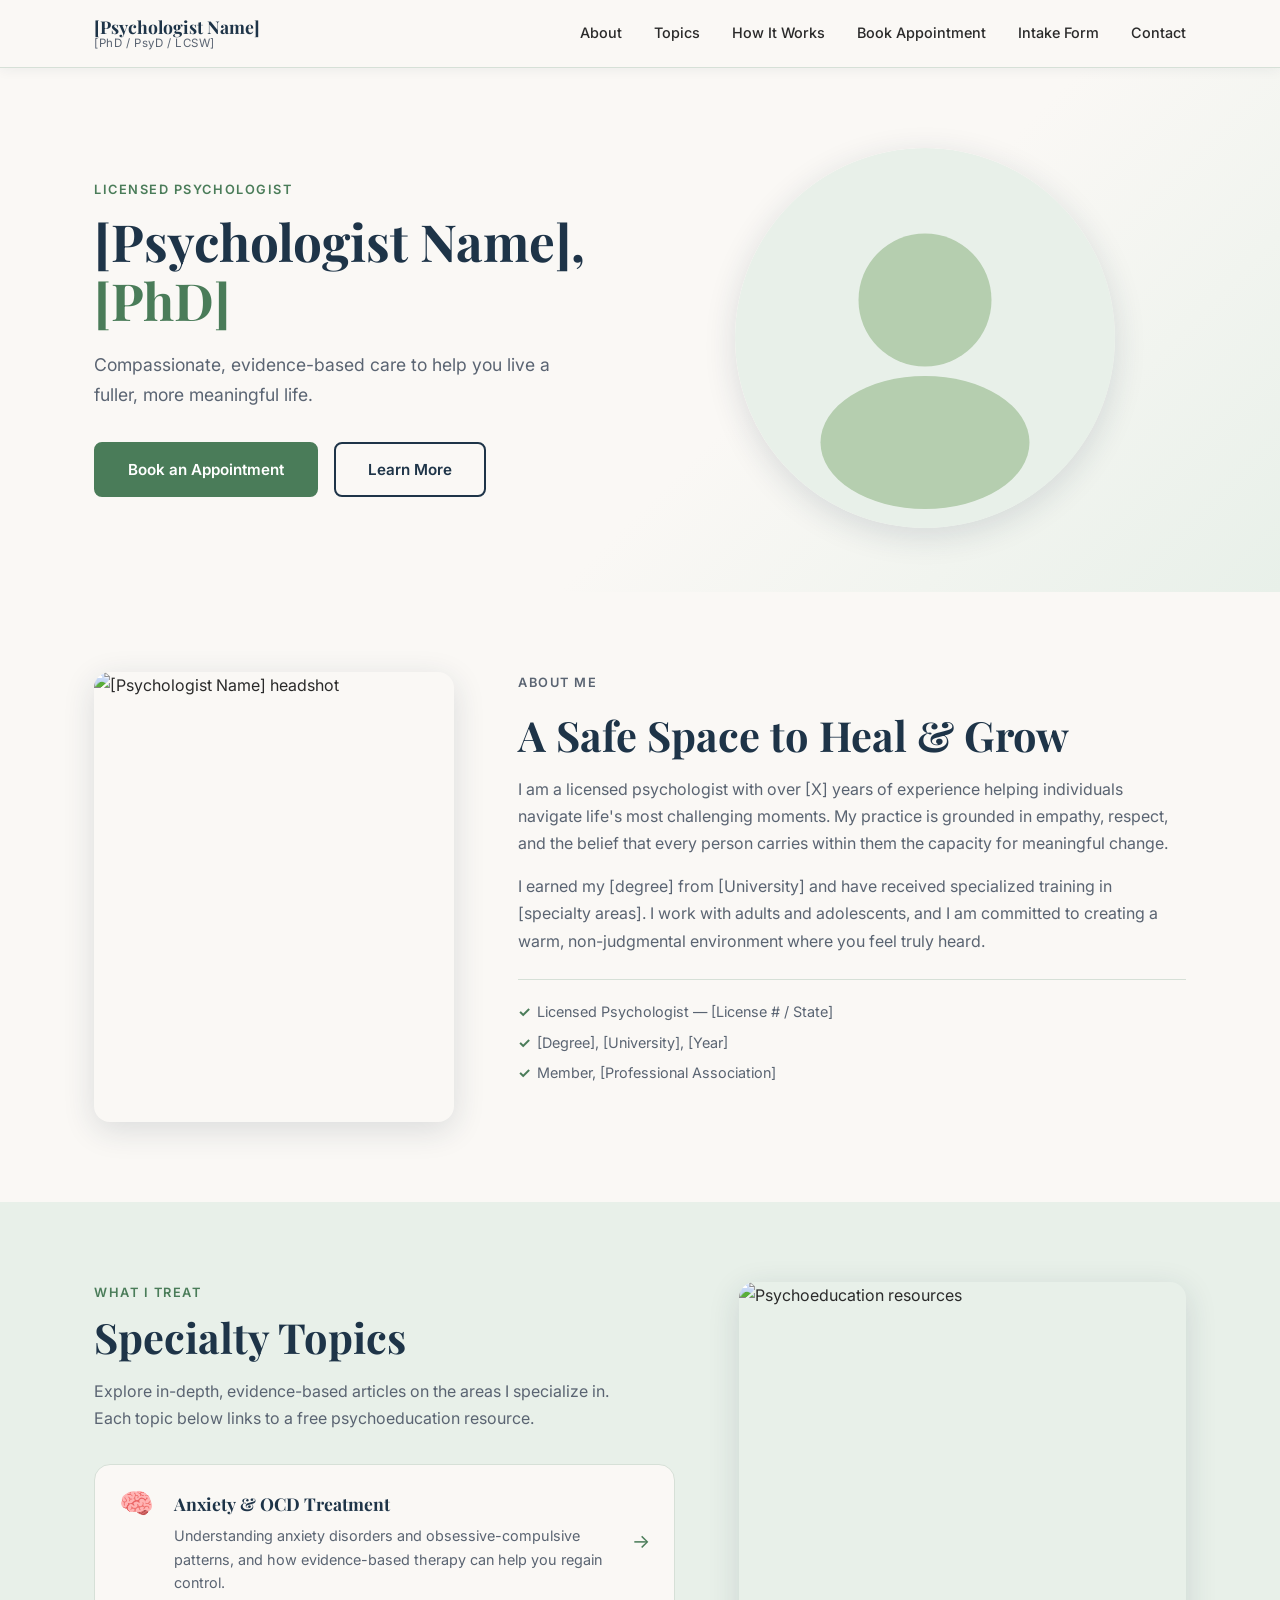
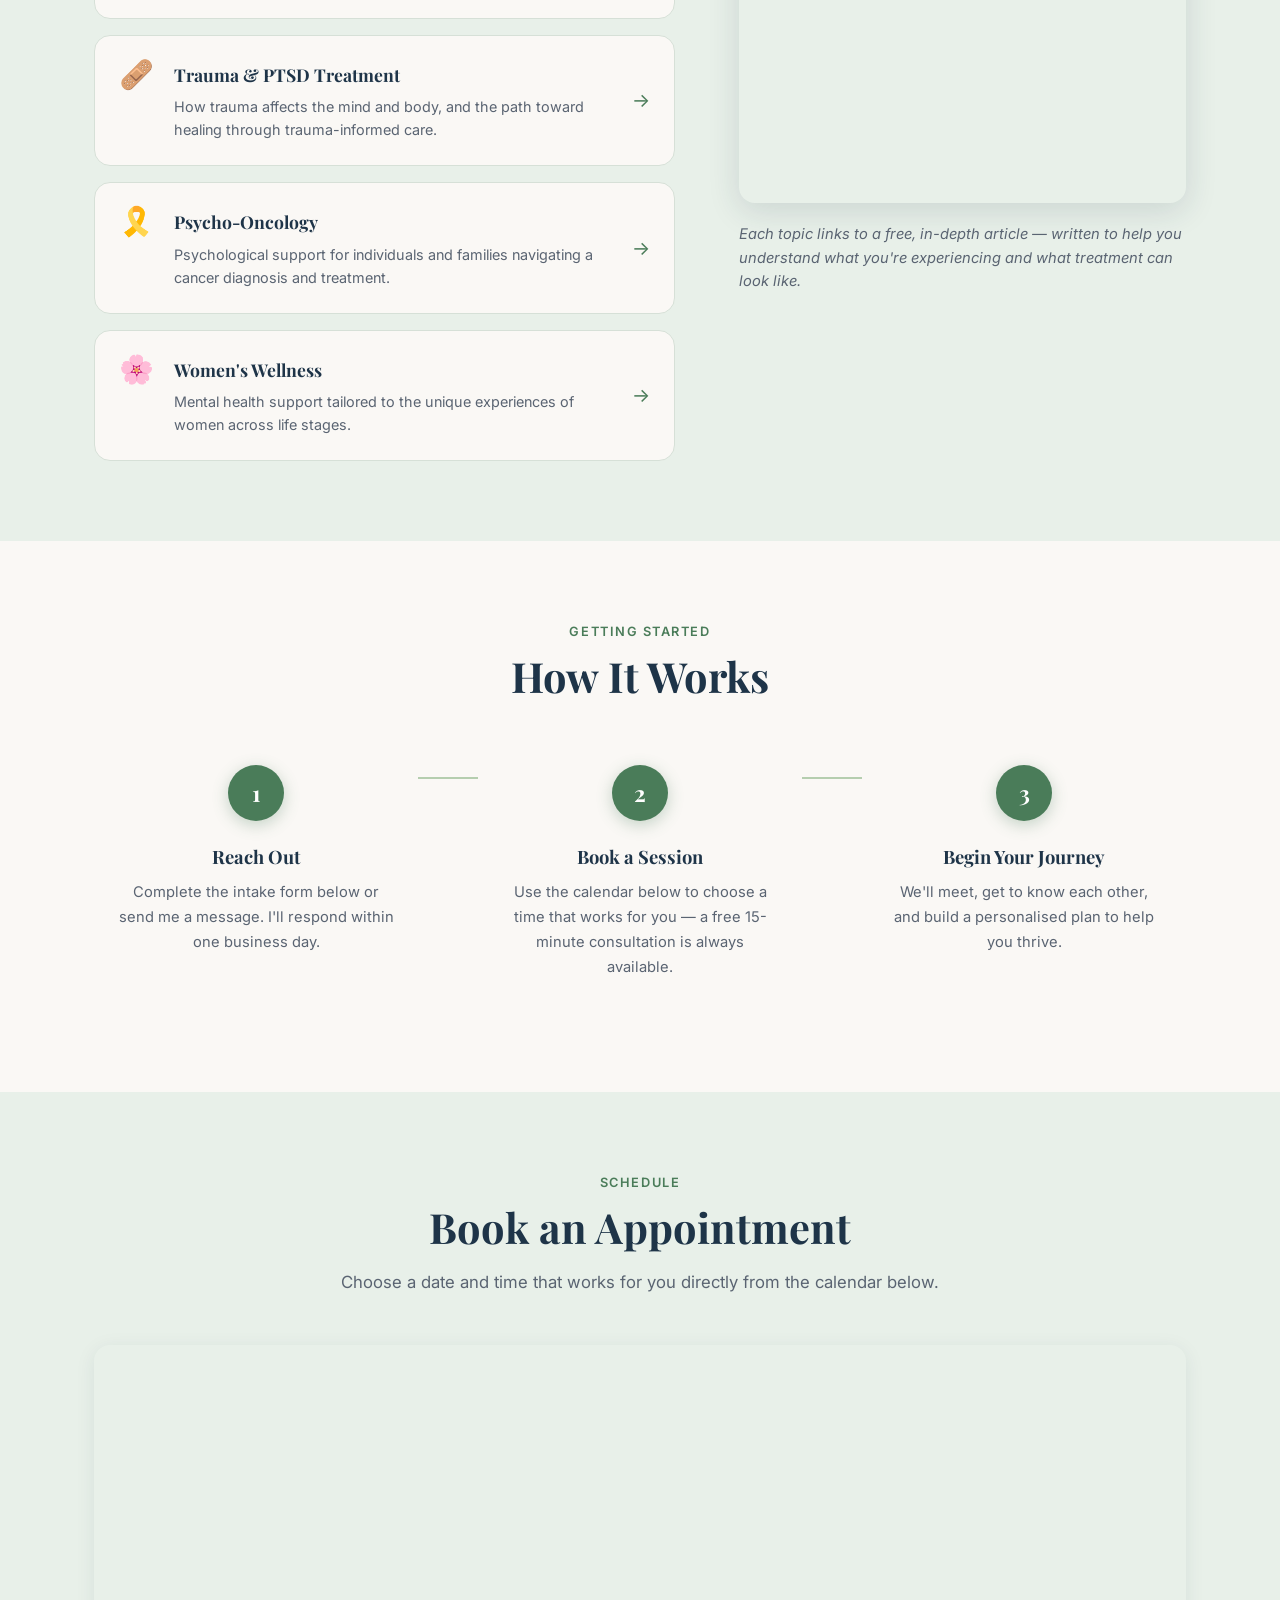
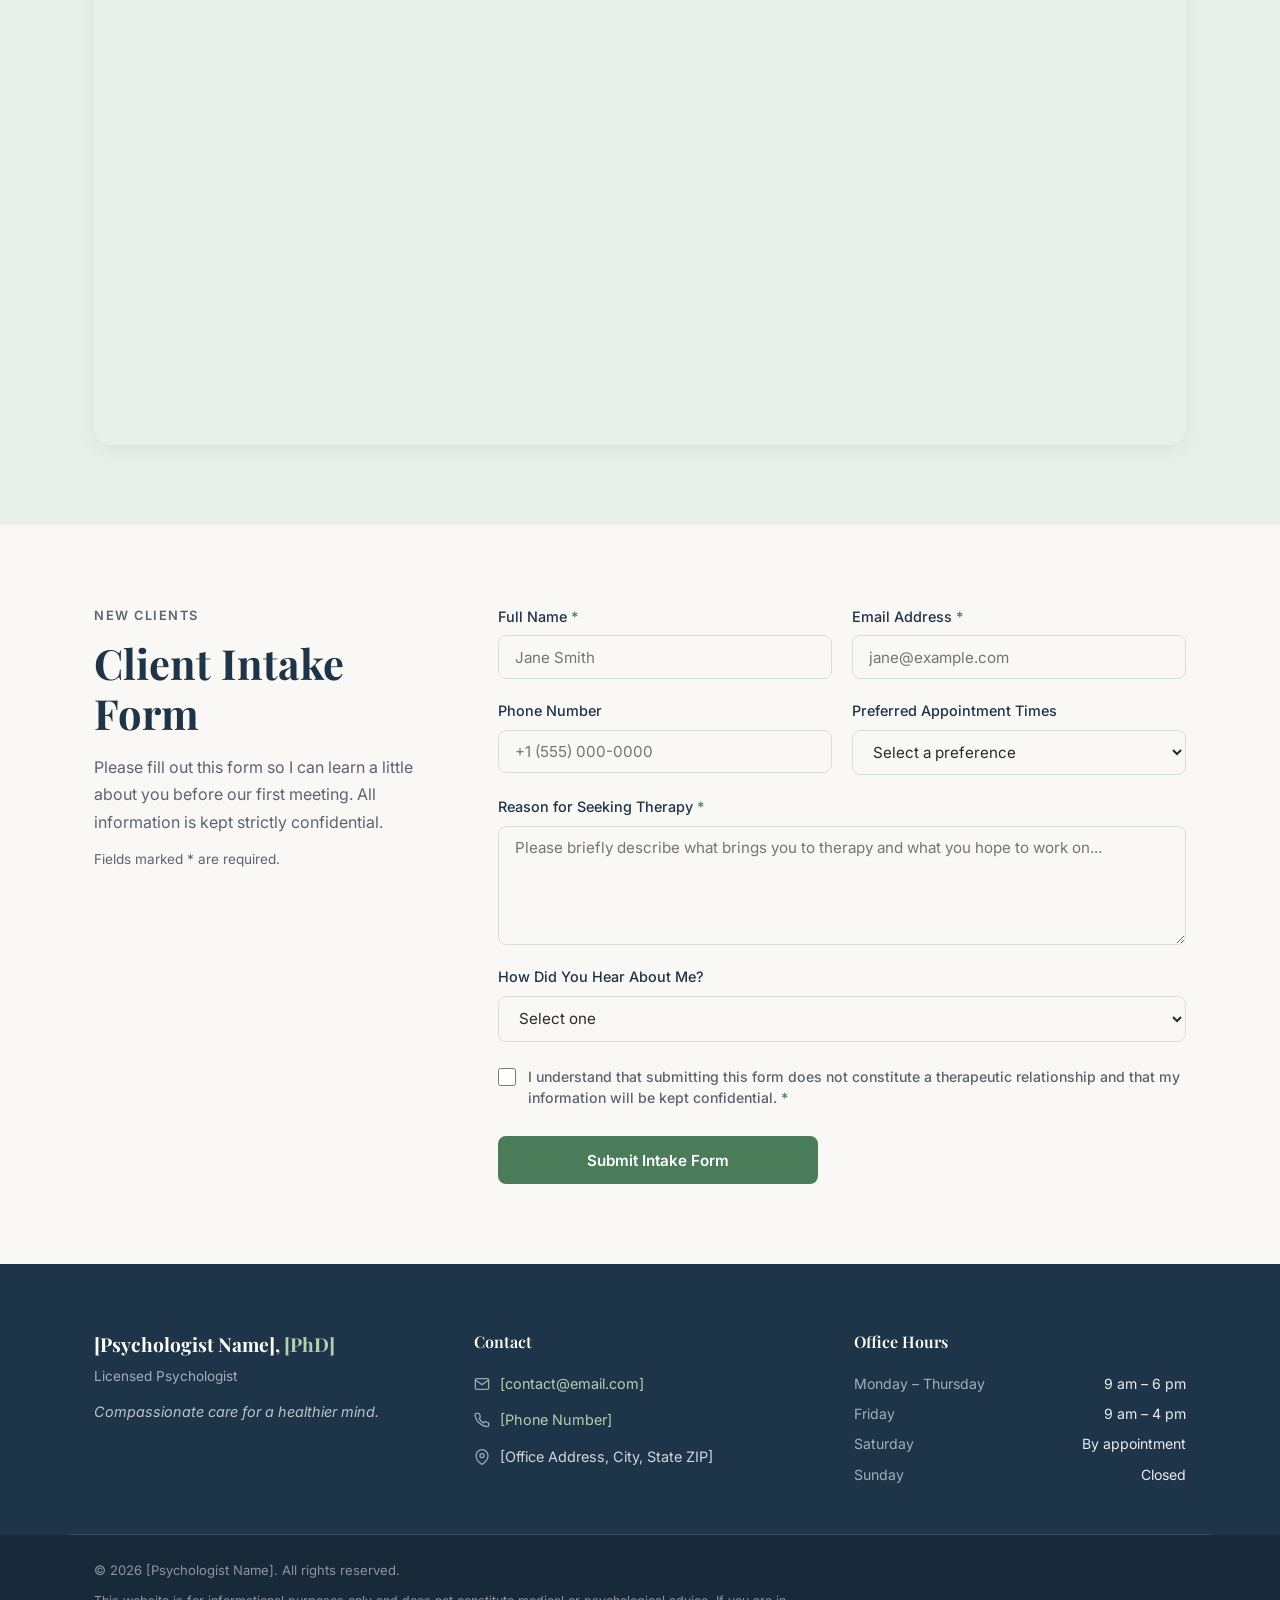
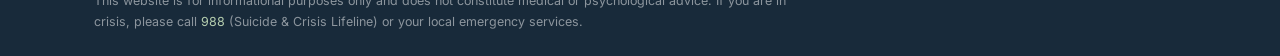
==== index.html @ de11a64b "first commit" ====
<!DOCTYPE html>
<html lang="en">
<head>
  <meta charset="UTF-8" />
  <meta name="viewport" content="width=device-width, initial-scale=1.0" />
  <title><div Lianzhe="" Zheng=""></div> — Licensed Psychologist</title>
  <meta name="description" content="Professional psychological services including therapy for anxiety, depression, trauma, and more. Book your appointment today." />
  <link rel="preconnect" href="https://fonts.googleapis.com" />
  <link rel="preconnect" href="https://fonts.gstatic.com" crossorigin />
  <link href="https://fonts.googleapis.com/css2?family=Playfair+Display:wght@400;600;700&family=Inter:wght@300;400;500;600&display=swap" rel="stylesheet" />
  <link rel="stylesheet" href="css/style.css" />
</head>
<body>

  <!-- ============================================================
       NAVBAR
  ============================================================ -->
  <header class="navbar" id="top">
    <div class="container navbar__inner">
      <a href="#top" class="navbar__logo">
        <!-- REPLACE: Psychologist's name or practice name -->
        <span class="logo-name">[Psychologist Name]</span>
        <span class="logo-credentials">[PhD / PsyD / LCSW]</span>
      </a>

      <nav class="navbar__links" id="nav-links">
        <a href="#about">About</a>
        <a href="#topics">Topics</a>
        <a href="#how-it-works">How It Works</a>
        <a href="#book">Book Appointment</a>
        <a href="#intake">Intake Form</a>
        <a href="#contact">Contact</a>
      </nav>

      <button class="navbar__hamburger" id="hamburger" aria-label="Open menu" aria-expanded="false">
        <span></span><span></span><span></span>
      </button>
    </div>
  </header>

  <!-- ============================================================
       HERO
  ============================================================ -->
  <section class="hero" id="hero">
    <div class="container hero__inner">
      <div class="hero__text">
        <p class="hero__eyebrow">Licensed Psychologist</p>
        <!-- REPLACE: Name and credentials -->
        <h1 class="hero__name">[Psychologist Name], <span>[PhD]</span></h1>
        <p class="hero__tagline">
          Compassionate, evidence-based care to help you live a fuller,
          more meaningful life.
        </p>
        <div class="hero__ctas">
          <a href="#book" class="btn btn--primary">Book an Appointment</a>
          <a href="#about" class="btn btn--secondary">Learn More</a>
        </div>
      </div>
      <div class="hero__image-wrap">
        <div class="hero__image-placeholder" aria-label="Office environment">
          <svg viewBox="0 0 200 200" fill="none" xmlns="http://www.w3.org/2000/svg" aria-hidden="true">
            <circle cx="100" cy="100" r="100" fill="#E8F0E9"/>
            <circle cx="100" cy="80" r="35" fill="#B5CEAF"/>
            <ellipse cx="100" cy="155" rx="55" ry="35" fill="#B5CEAF"/>
          </svg>
        </div>
      </div>
    </div>
  </section>

  <!-- ============================================================
       ABOUT
  ============================================================ -->
  <section class="about section" id="about">
    <div class="container about__inner">
      <div class="about__photo-wrap">
        <!-- REPLACE: swap src with real headshot path, update alt text -->
        <img
          src="https://placehold.co/400x500/e8f0e9/4a7c59?text=Photo"
          alt="[Psychologist Name] headshot"
          class="about__photo"
          width="400"
          height="500"
        />
      </div>
      <div class="about__content">
        <p class="section__eyebrow">About Me</p>
        <h2 class="section__title">A Safe Space to Heal &amp; Grow</h2>
        <!-- REPLACE: Real bio -->
        <p>
          I am a licensed psychologist with over [X] years of experience helping
          individuals navigate life's most challenging moments. My practice is grounded
          in empathy, respect, and the belief that every person carries within them
          the capacity for meaningful change.
        </p>
        <p>
          I earned my [degree] from [University] and have received specialized training
          in [specialty areas]. I work with adults and adolescents, and I am committed
          to creating a warm, non-judgmental environment where you feel truly heard.
        </p>
        <ul class="about__credentials">
          <!-- REPLACE: Real credentials -->
          <li>Licensed Psychologist — [License # / State]</li>
          <li>[Degree], [University], [Year]</li>
          <li>Member, [Professional Association]</li>
        </ul>
      </div>
    </div>
  </section>

  <!-- ============================================================
       SPECIALTY TOPICS — links to psychoeducation articles
  ============================================================ -->
  <section class="topics section section--alt" id="topics">
    <div class="container topics__inner">

      <div class="topics__list">
        <p class="section__eyebrow">What I Treat</p>
        <h2 class="section__title">Specialty Topics</h2>
        <p class="topics__intro">
          Explore in-depth, evidence-based articles on the areas I specialize in.
          Each topic below links to a free psychoeducation resource.
        </p>

        <!-- REPLACE: Edit, add, or remove topics to match actual specialties -->

        <a class="topic-card" href="articles/anxiety-ocd.html">
          <span class="topic-card__icon" aria-hidden="true">🧠</span>
          <span class="topic-card__text">
            <h3>Anxiety &amp; OCD Treatment</h3>
            <p>Understanding anxiety disorders and obsessive-compulsive patterns, and how evidence-based therapy can help you regain control.</p>
          </span>
          <span class="topic-card__arrow" aria-hidden="true">→</span>
        </a>

        <a class="topic-card" href="articles/trauma-ptsd.html">
          <span class="topic-card__icon" aria-hidden="true">🩹</span>
          <span class="topic-card__text">
            <h3>Trauma &amp; PTSD Treatment</h3>
            <p>How trauma affects the mind and body, and the path toward healing through trauma-informed care.</p>
          </span>
          <span class="topic-card__arrow" aria-hidden="true">→</span>
        </a>

        <a class="topic-card" href="articles/psycho-oncology.html">
          <span class="topic-card__icon" aria-hidden="true">🎗️</span>
          <span class="topic-card__text">
            <h3>Psycho-Oncology</h3>
            <p>Psychological support for individuals and families navigating a cancer diagnosis and treatment.</p>
          </span>
          <span class="topic-card__arrow" aria-hidden="true">→</span>
        </a>

        <a class="topic-card" href="articles/womens-wellness.html">
          <span class="topic-card__icon" aria-hidden="true">🌸</span>
          <span class="topic-card__text">
            <h3>Women's Wellness</h3>
            <p>Mental health support tailored to the unique experiences of women across life stages.</p>
          </span>
          <span class="topic-card__arrow" aria-hidden="true">→</span>
        </a>
      </div>

      <div class="topics__aside">
        <!-- REPLACE: swap src with a real supporting image -->
        <img
          src="https://placehold.co/480x560/e8f0e9/4a7c59?text=Resources"
          alt="Psychoeducation resources"
          class="topics__aside-image"
          width="480"
          height="560"
        />
        <p class="topics__aside-caption">
          Each topic links to a free, in-depth article — written to help you
          understand what you're experiencing and what treatment can look like.
        </p>
      </div>

    </div>
  </section>

  <!-- ============================================================
       HOW IT WORKS
  ============================================================ -->
  <section class="how-it-works section" id="how-it-works">
    <div class="container">
      <p class="section__eyebrow text-center">Getting Started</p>
      <h2 class="section__title text-center">How It Works</h2>
      <div class="steps">

        <div class="step">
          <div class="step__number">1</div>
          <h3>Reach Out</h3>
          <p>Complete the intake form below or send me a message. I'll respond within one business day.</p>
        </div>

        <div class="step__divider" aria-hidden="true"></div>

        <div class="step">
          <div class="step__number">2</div>
          <h3>Book a Session</h3>
          <p>Use the calendar below to choose a time that works for you — a free 15-minute consultation is always available.</p>
        </div>

        <div class="step__divider" aria-hidden="true"></div>

        <div class="step">
          <div class="step__number">3</div>
          <h3>Begin Your Journey</h3>
          <p>We'll meet, get to know each other, and build a personalised plan to help you thrive.</p>
        </div>

      </div>
    </div>
  </section>

  <!-- ============================================================
       BOOK AN APPOINTMENT — Calendly embed
  ============================================================ -->
  <section class="booking section section--alt" id="book">
    <div class="container">
      <p class="section__eyebrow text-center">Schedule</p>
      <h2 class="section__title text-center">Book an Appointment</h2>
      <p class="section__subtitle text-center">
        Choose a date and time that works for you directly from the calendar below.
      </p>

      <!-- Calendly inline widget -->
      <!-- REPLACE: Change data-url to your actual Calendly link, e.g.:
           data-url="https://calendly.com/yourname/consultation"
      -->
      <div
        class="calendly-inline-widget"
        data-url="https://calendly.com/YOUR_CALENDLY_URL"
        style="min-width:320px;height:700px;"
      ></div>
      <script type="text/javascript" src="https://assets.calendly.com/assets/external/widget.js" async></script>

    </div>
  </section>

  <!-- ============================================================
       INTAKE FORM — Formspree
  ============================================================ -->
  <section class="intake section" id="intake">
    <div class="container intake__inner">
      <div class="intake__intro">
        <p class="section__eyebrow">New Clients</p>
        <h2 class="section__title">Client Intake Form</h2>
        <p>
          Please fill out this form so I can learn a little about you before
          our first meeting. All information is kept strictly confidential.
        </p>
        <p class="intake__note">
          Fields marked <span aria-hidden="true">*</span><span class="sr-only">with an asterisk</span> are required.
        </p>
      </div>

      <!-- REPLACE: Change action to your Formspree endpoint.
           Sign up at formspree.io → create a form → copy the endpoint URL.
           Example: action="https://formspree.io/f/xabc1234"
      -->
      <form
        id="intake-form"
        class="intake-form"
        action="https://formspree.io/f/YOUR_FORMSPREE_ID"
        method="POST"
        novalidate
      >
        <div class="form-row">
          <div class="form-group">
            <label for="full-name">Full Name <span aria-hidden="true">*</span></label>
            <input type="text" id="full-name" name="full_name" required autocomplete="name" placeholder="Jane Smith" />
          </div>
          <div class="form-group">
            <label for="email">Email Address <span aria-hidden="true">*</span></label>
            <input type="email" id="email" name="email" required autocomplete="email" placeholder="jane@example.com" />
          </div>
        </div>

        <div class="form-row">
          <div class="form-group">
            <label for="phone">Phone Number</label>
            <input type="tel" id="phone" name="phone" autocomplete="tel" placeholder="+1 (555) 000-0000" />
          </div>
          <div class="form-group">
            <label for="preferred-times">Preferred Appointment Times</label>
            <select id="preferred-times" name="preferred_times">
              <option value="" disabled selected>Select a preference</option>
              <option value="weekday-morning">Weekday Mornings</option>
              <option value="weekday-afternoon">Weekday Afternoons</option>
              <option value="weekday-evening">Weekday Evenings</option>
              <option value="weekend">Weekends</option>
              <option value="flexible">Flexible</option>
            </select>
          </div>
        </div>

        <div class="form-group">
          <label for="reason">Reason for Seeking Therapy <span aria-hidden="true">*</span></label>
          <textarea
            id="reason"
            name="reason"
            rows="5"
            required
            placeholder="Please briefly describe what brings you to therapy and what you hope to work on..."
          ></textarea>
        </div>

        <div class="form-group">
          <label for="referral">How Did You Hear About Me?</label>
          <select id="referral" name="referral_source">
            <option value="" disabled selected>Select one</option>
            <option value="google">Google Search</option>
            <option value="psychology-today">Psychology Today</option>
            <option value="referral">Referral from Doctor / Therapist</option>
            <option value="friend-family">Friend or Family</option>
            <option value="social-media">Social Media</option>
            <option value="other">Other</option>
          </select>
        </div>

        <div class="form-group form-group--checkbox">
          <label class="checkbox-label">
            <input type="checkbox" name="consent" required />
            <span>I understand that submitting this form does not constitute a therapeutic relationship and that my information will be kept confidential. <span aria-hidden="true">*</span></span>
          </label>
        </div>

        <div class="form__actions">
          <button type="submit" class="btn btn--primary btn--wide">Submit Intake Form</button>
        </div>

        <!-- Success / error messages shown by main.js -->
        <div id="form-success" class="form-feedback form-feedback--success" hidden>
          <strong>Thank you!</strong> Your intake form has been received. I'll be in touch within one business day.
        </div>
        <div id="form-error" class="form-feedback form-feedback--error" hidden>
          <strong>Something went wrong.</strong> Please try again or email me directly.
        </div>
      </form>
    </div>
  </section>

  <!-- ============================================================
       FOOTER / CONTACT
  ============================================================ -->
  <footer class="footer" id="contact">
    <div class="container footer__inner">

      <div class="footer__brand">
        <!-- REPLACE: Name -->
        <p class="footer__name">[Psychologist Name], <span>[PhD]</span></p>
        <p class="footer__title">Licensed Psychologist</p>
        <p class="footer__tagline">Compassionate care for a healthier mind.</p>
      </div>

      <div class="footer__contact">
        <h3>Contact</h3>
        <ul>
          <!-- REPLACE: Real contact details -->
          <li>
            <svg class="icon" viewBox="0 0 24 24" fill="none" stroke="currentColor" stroke-width="2" aria-hidden="true"><path d="M4 4h16c1.1 0 2 .9 2 2v12c0 1.1-.9 2-2 2H4c-1.1 0-2-.9-2-2V6c0-1.1.9-2 2-2z"/><polyline points="22,6 12,13 2,6"/></svg>
            <a href="mailto:contact@email.com">[contact@email.com]</a>
          </li>
          <li>
            <svg class="icon" viewBox="0 0 24 24" fill="none" stroke="currentColor" stroke-width="2" aria-hidden="true"><path d="M22 16.92v3a2 2 0 0 1-2.18 2 19.79 19.79 0 0 1-8.63-3.07A19.5 19.5 0 0 1 4.69 13a19.79 19.79 0 0 1-3.07-8.67A2 2 0 0 1 3.56 2h3a2 2 0 0 1 2 1.72c.127.96.361 1.903.7 2.81a2 2 0 0 1-.45 2.11L7.91 9.91a16 16 0 0 0 6.29 6.29l.91-.91a2 2 0 0 1 2.11-.45c.907.339 1.85.573 2.81.7A2 2 0 0 1 22 17z"/></svg>
            <a href="tel:+15550000000">[Phone Number]</a>
          </li>
          <li>
            <svg class="icon" viewBox="0 0 24 24" fill="none" stroke="currentColor" stroke-width="2" aria-hidden="true"><path d="M21 10c0 7-9 13-9 13s-9-6-9-13a9 9 0 0 1 18 0z"/><circle cx="12" cy="10" r="3"/></svg>
            <span>[Office Address, City, State ZIP]</span>
          </li>
        </ul>
      </div>

      <div class="footer__hours">
        <h3>Office Hours</h3>
        <!-- REPLACE: Real hours -->
        <ul>
          <li><span>Monday – Thursday</span><span>9 am – 6 pm</span></li>
          <li><span>Friday</span><span>9 am – 4 pm</span></li>
          <li><span>Saturday</span><span>By appointment</span></li>
          <li><span>Sunday</span><span>Closed</span></li>
        </ul>
      </div>

    </div>

    <div class="footer__bottom">
      <div class="container footer__bottom-inner">
        <!-- REPLACE: Name and year -->
        <p>&copy; 2026 [Psychologist Name]. All rights reserved.</p>
        <p class="footer__disclaimer">
          This website is for informational purposes only and does not constitute
          medical or psychological advice. If you are in crisis, please call
          <a href="tel:988">988</a> (Suicide &amp; Crisis Lifeline) or your local emergency services.
        </p>
      </div>
    </div>
  </footer>

  <script src="js/main.js"></script>
</body>
</html>
---- css/style.css ----
/* ============================================================
   CUSTOM PROPERTIES
============================================================ */
:root {
  /* Palette — calm & professional */
  --color-green-dark:   #3d6b47;
  --color-green:        #4a7c59;
  --color-green-mid:    #7ca882;
  --color-green-light:  #b5ceaf;
  --color-green-pale:   #e8f0e9;
  --color-navy:         #1e3448;
  --color-navy-mid:     #2c4a63;
  --color-white:        #faf8f5;
  --color-warm-grey:    #f0ece6;
  --color-text:         #2a2a2a;
  --color-text-muted:   #5a6472;
  --color-border:       #d6e0d7;
  --color-error:        #b94a48;
  --color-success:      #3d6b47;

  /* Typography */
  --font-heading: 'Playfair Display', Georgia, serif;
  --font-body:    'Inter', system-ui, sans-serif;

  /* Spacing */
  --section-py:   5rem;
  --container-w:  1140px;
  --container-px: 1.5rem;

  /* Misc */
  --radius:       0.5rem;
  --radius-lg:    1rem;
  --shadow:       0 4px 20px rgba(30, 52, 72, 0.08);
  --shadow-hover: 0 8px 32px rgba(30, 52, 72, 0.14);
  --transition:   0.25s ease;
}

/* ============================================================
   RESET & BASE
============================================================ */
*, *::before, *::after { box-sizing: border-box; margin: 0; padding: 0; }

html { scroll-behavior: smooth; font-size: 16px; }

body {
  font-family: var(--font-body);
  color: var(--color-text);
  background: var(--color-white);
  line-height: 1.7;
}

img { max-width: 100%; height: auto; display: block; }

a { color: var(--color-green); text-decoration: none; }
a:hover { color: var(--color-green-dark); }

ul { list-style: none; }

/* Screen-reader only */
.sr-only {
  position: absolute;
  width: 1px; height: 1px;
  padding: 0; margin: -1px;
  overflow: hidden;
  clip: rect(0,0,0,0);
  white-space: nowrap;
  border: 0;
}

/* ============================================================
   LAYOUT UTILITIES
============================================================ */
.container {
  max-width: var(--container-w);
  margin-inline: auto;
  padding-inline: var(--container-px);
}

.section {
  padding-block: var(--section-py);
}

.section--alt {
  background: var(--color-green-pale);
}

.text-center { text-align: center; }

/* ============================================================
   TYPOGRAPHY HELPERS
============================================================ */
.section__eyebrow {
  font-family: var(--font-body);
  font-size: 0.8rem;
  font-weight: 600;
  letter-spacing: 0.12em;
  text-transform: uppercase;
  color: var(--color-green);
  margin-bottom: 0.5rem;
}

.section__title {
  font-family: var(--font-heading);
  font-size: clamp(1.8rem, 4vw, 2.6rem);
  font-weight: 700;
  color: var(--color-navy);
  line-height: 1.2;
  margin-bottom: 1rem;
}

.section__subtitle {
  font-size: 1.05rem;
  color: var(--color-text-muted);
  max-width: 640px;
  margin-inline: auto;
  margin-bottom: 3rem;
}

/* ============================================================
   BUTTONS
============================================================ */
.btn {
  display: inline-block;
  padding: 0.8rem 2rem;
  border-radius: var(--radius);
  font-family: var(--font-body);
  font-size: 0.95rem;
  font-weight: 600;
  cursor: pointer;
  transition: all var(--transition);
  border: 2px solid transparent;
  text-align: center;
}

.btn--primary {
  background: var(--color-green);
  color: #fff;
  border-color: var(--color-green);
}
.btn--primary:hover {
  background: var(--color-green-dark);
  border-color: var(--color-green-dark);
  color: #fff;
  transform: translateY(-1px);
  box-shadow: var(--shadow-hover);
}

.btn--secondary {
  background: transparent;
  color: var(--color-navy);
  border-color: var(--color-navy);
}
.btn--secondary:hover {
  background: var(--color-navy);
  color: #fff;
  transform: translateY(-1px);
}

.btn--wide { width: 100%; max-width: 320px; }

/* ============================================================
   NAVBAR
============================================================ */
.navbar {
  position: sticky;
  top: 0;
  z-index: 100;
  background: var(--color-white);
  border-bottom: 1px solid var(--color-border);
  box-shadow: 0 2px 12px rgba(30,52,72,0.06);
}

.navbar__inner {
  display: flex;
  align-items: center;
  justify-content: space-between;
  padding-block: 1rem;
}

.navbar__logo {
  display: flex;
  flex-direction: column;
  line-height: 1.2;
  color: var(--color-navy);
}
.navbar__logo:hover { color: var(--color-green); }

.logo-name {
  font-family: var(--font-heading);
  font-size: 1.1rem;
  font-weight: 700;
}
.logo-credentials {
  font-size: 0.72rem;
  font-weight: 400;
  color: var(--color-text-muted);
  letter-spacing: 0.05em;
}

.navbar__links {
  display: flex;
  gap: 2rem;
  align-items: center;
}
.navbar__links a {
  font-size: 0.9rem;
  font-weight: 500;
  color: var(--color-text);
  transition: color var(--transition);
}
.navbar__links a:hover { color: var(--color-green); }

.navbar__hamburger {
  display: none;
  flex-direction: column;
  gap: 5px;
  background: none;
  border: none;
  cursor: pointer;
  padding: 0.25rem;
}
.navbar__hamburger span {
  display: block;
  width: 24px;
  height: 2px;
  background: var(--color-navy);
  border-radius: 2px;
  transition: all var(--transition);
}

/* Hamburger open state */
.navbar__hamburger[aria-expanded="true"] span:nth-child(1) {
  transform: translateY(7px) rotate(45deg);
}
.navbar__hamburger[aria-expanded="true"] span:nth-child(2) {
  opacity: 0;
}
.navbar__hamburger[aria-expanded="true"] span:nth-child(3) {
  transform: translateY(-7px) rotate(-45deg);
}

/* ============================================================
   HERO
============================================================ */
.hero {
  background: linear-gradient(135deg, var(--color-white) 60%, var(--color-green-pale) 100%);
  padding-block: 5rem 4rem;
  overflow: hidden;
}

.hero__inner {
  display: grid;
  grid-template-columns: 1fr 1fr;
  gap: 3rem;
  align-items: center;
}

.hero__eyebrow {
  font-size: 0.8rem;
  font-weight: 600;
  letter-spacing: 0.12em;
  text-transform: uppercase;
  color: var(--color-green);
  margin-bottom: 0.75rem;
}

.hero__name {
  font-family: var(--font-heading);
  font-size: clamp(2rem, 5vw, 3.2rem);
  font-weight: 700;
  color: var(--color-navy);
  line-height: 1.15;
  margin-bottom: 1.25rem;
}
.hero__name span {
  color: var(--color-green);
}

.hero__tagline {
  font-size: 1.1rem;
  color: var(--color-text-muted);
  margin-bottom: 2rem;
  max-width: 480px;
}

.hero__ctas {
  display: flex;
  gap: 1rem;
  flex-wrap: wrap;
}

.hero__image-wrap {
  display: flex;
  justify-content: center;
}

.hero__image-placeholder {
  width: clamp(220px, 40vw, 380px);
  height: clamp(220px, 40vw, 380px);
  border-radius: 50%;
  overflow: hidden;
  box-shadow: var(--shadow-hover);
}
.hero__image-placeholder svg {
  width: 100%;
  height: 100%;
}

/* ============================================================
   ABOUT
============================================================ */
.about__inner {
  display: grid;
  grid-template-columns: 360px 1fr;
  gap: 4rem;
  align-items: start;
}

.about__photo {
  border-radius: var(--radius-lg);
  box-shadow: var(--shadow-hover);
  width: 100%;
  object-fit: cover;
}

.about__content p {
  color: var(--color-text-muted);
  margin-bottom: 1rem;
}

.about__credentials {
  margin-top: 1.5rem;
  border-top: 1px solid var(--color-border);
  padding-top: 1.25rem;
  display: flex;
  flex-direction: column;
  gap: 0.4rem;
}
.about__credentials li {
  font-size: 0.9rem;
  color: var(--color-text-muted);
  padding-left: 1.2rem;
  position: relative;
}
.about__credentials li::before {
  content: '✓';
  position: absolute;
  left: 0;
  color: var(--color-green);
  font-weight: 700;
}

/* ============================================================
   SPECIALTY TOPICS
============================================================ */
.topics__inner {
  display: grid;
  grid-template-columns: 1.3fr 1fr;
  gap: 4rem;
  align-items: start;
}

.topics__intro {
  color: var(--color-text-muted);
  margin-bottom: 2rem;
  max-width: 520px;
}

.topic-card {
  display: flex;
  align-items: flex-start;
  gap: 1.25rem;
  background: var(--color-white);
  border: 1px solid var(--color-border);
  border-radius: var(--radius-lg);
  padding: 1.5rem;
  margin-bottom: 1rem;
  transition: all var(--transition);
  color: var(--color-text);
}
.topic-card:last-child { margin-bottom: 0; }

.topic-card:hover {
  transform: translateY(-3px);
  box-shadow: var(--shadow-hover);
  border-color: var(--color-green-light);
  color: var(--color-text);
}

.topic-card__icon {
  font-size: 1.75rem;
  flex-shrink: 0;
  line-height: 1;
}

.topic-card__text { flex: 1; }
.topic-card__text h3 {
  font-family: var(--font-heading);
  font-size: 1.1rem;
  color: var(--color-navy);
  margin-bottom: 0.35rem;
}
.topic-card__text p {
  font-size: 0.9rem;
  color: var(--color-text-muted);
  line-height: 1.6;
}

.topic-card__arrow {
  flex-shrink: 0;
  font-size: 1.2rem;
  color: var(--color-green);
  align-self: center;
  transition: transform var(--transition);
}
.topic-card:hover .topic-card__arrow {
  transform: translateX(4px);
}

.topics__aside {
  position: sticky;
  top: 100px;
}

.topics__aside-image {
  border-radius: var(--radius-lg);
  box-shadow: var(--shadow-hover);
  width: 100%;
  object-fit: cover;
  margin-bottom: 1.25rem;
}

.topics__aside-caption {
  font-size: 0.92rem;
  color: var(--color-text-muted);
  font-style: italic;
  line-height: 1.6;
}

/* ============================================================
   ARTICLE PAGES
============================================================ */
.article-header {
  text-align: center;
  padding-block: 4rem 2rem;
  background: linear-gradient(135deg, var(--color-white) 60%, var(--color-green-pale) 100%);
}

.article-breadcrumb {
  display: inline-flex;
  align-items: center;
  gap: 0.4rem;
  font-size: 0.9rem;
  font-weight: 500;
  color: var(--color-green);
  margin-bottom: 1.5rem;
}
.article-breadcrumb:hover { color: var(--color-green-dark); }

.article-header h1 {
  font-family: var(--font-heading);
  font-size: clamp(2rem, 4.5vw, 2.8rem);
  color: var(--color-navy);
  max-width: 780px;
  margin-inline: auto;
  line-height: 1.2;
}

.article-meta {
  margin-top: 0.75rem;
  font-size: 0.85rem;
  color: var(--color-text-muted);
}

.article-body {
  max-width: 720px;
  margin-inline: auto;
  padding-block: 1rem var(--section-py);
}

.article-body h2 {
  font-family: var(--font-heading);
  font-size: 1.4rem;
  color: var(--color-navy);
  margin-top: 2.5rem;
  margin-bottom: 0.75rem;
}
.article-body h2:first-child { margin-top: 0; }

.article-body p {
  color: var(--color-text-muted);
  margin-bottom: 1rem;
}

.article-body ul {
  margin-bottom: 1rem;
  padding-left: 1.25rem;
}
.article-body li {
  list-style: disc;
  color: var(--color-text-muted);
  margin-bottom: 0.5rem;
}

.article-cta {
  background: var(--color-green-pale);
  border-radius: var(--radius-lg);
  padding: 2.5rem;
  text-align: center;
  margin-top: 3rem;
}
.article-cta h2 {
  margin-top: 0 !important;
}
.article-cta p {
  margin-bottom: 1.5rem;
}
.article-cta .btn { margin: 0 0.5rem; }

/* ============================================================
   HOW IT WORKS
============================================================ */
.steps {
  display: flex;
  align-items: flex-start;
  gap: 0;
  margin-top: 2rem;
}

.step {
  flex: 1;
  text-align: center;
  padding: 2rem 1.5rem;
}

.step__number {
  width: 56px;
  height: 56px;
  border-radius: 50%;
  background: var(--color-green);
  color: #fff;
  font-family: var(--font-heading);
  font-size: 1.4rem;
  font-weight: 700;
  display: flex;
  align-items: center;
  justify-content: center;
  margin: 0 auto 1.25rem;
  box-shadow: 0 4px 16px rgba(74,124,89,0.3);
}

.step h3 {
  font-family: var(--font-heading);
  font-size: 1.15rem;
  color: var(--color-navy);
  margin-bottom: 0.5rem;
}
.step p {
  font-size: 0.92rem;
  color: var(--color-text-muted);
}

.step__divider {
  flex: 0 0 60px;
  height: 2px;
  background: var(--color-green-light);
  margin-top: 2.75rem;
  align-self: flex-start;
}

/* ============================================================
   BOOKING (Calendly)
============================================================ */
.booking .calendly-inline-widget {
  border-radius: var(--radius-lg);
  overflow: hidden;
  box-shadow: var(--shadow);
  margin-top: 1rem;
}

/* ============================================================
   INTAKE FORM
============================================================ */
.intake__inner {
  display: grid;
  grid-template-columns: 340px 1fr;
  gap: 4rem;
  align-items: start;
}

.intake__intro .section__title { margin-top: 0.5rem; }
.intake__intro p { color: var(--color-text-muted); margin-bottom: 0.75rem; }
.intake__note { font-size: 0.85rem; color: var(--color-text-muted); }

.intake-form {
  display: flex;
  flex-direction: column;
  gap: 1.25rem;
}

.form-row {
  display: grid;
  grid-template-columns: 1fr 1fr;
  gap: 1.25rem;
}

.form-group {
  display: flex;
  flex-direction: column;
  gap: 0.4rem;
}

.form-group label {
  font-size: 0.9rem;
  font-weight: 500;
  color: var(--color-navy);
}
.form-group label span[aria-hidden] { color: var(--color-green); }

.form-group input,
.form-group select,
.form-group textarea {
  font-family: var(--font-body);
  font-size: 0.95rem;
  padding: 0.7rem 1rem;
  border: 1.5px solid var(--color-border);
  border-radius: var(--radius);
  background: var(--color-white);
  color: var(--color-text);
  transition: border-color var(--transition), box-shadow var(--transition);
  outline: none;
  width: 100%;
}

.form-group input:focus,
.form-group select:focus,
.form-group textarea:focus {
  border-color: var(--color-green);
  box-shadow: 0 0 0 3px rgba(74,124,89,0.12);
}

.form-group textarea { resize: vertical; }

.form-group--checkbox {
  margin-top: 0.25rem;
}
.checkbox-label {
  display: flex;
  gap: 0.75rem;
  align-items: flex-start;
  cursor: pointer;
}
.checkbox-label input[type="checkbox"] {
  width: 18px;
  height: 18px;
  flex-shrink: 0;
  margin-top: 0.15rem;
  accent-color: var(--color-green);
  cursor: pointer;
}
.checkbox-label span {
  font-size: 0.88rem;
  color: var(--color-text-muted);
  line-height: 1.5;
}

.form__actions {
  margin-top: 0.5rem;
}

.form-feedback {
  padding: 1rem 1.25rem;
  border-radius: var(--radius);
  font-size: 0.95rem;
  margin-top: 0.5rem;
}
.form-feedback--success {
  background: #eef6ef;
  border: 1px solid var(--color-green-light);
  color: var(--color-success);
}
.form-feedback--error {
  background: #fdf0f0;
  border: 1px solid #e8b4b3;
  color: var(--color-error);
}

/* ============================================================
   FOOTER
============================================================ */
.footer {
  background: var(--color-navy);
  color: rgba(255,255,255,0.8);
  padding-top: 4rem;
}

.footer__inner {
  display: grid;
  grid-template-columns: 1fr 1fr 1fr;
  gap: 3rem;
  padding-bottom: 3rem;
  border-bottom: 1px solid rgba(255,255,255,0.12);
}

.footer__name {
  font-family: var(--font-heading);
  font-size: 1.2rem;
  font-weight: 700;
  color: #fff;
  margin-bottom: 0.25rem;
}
.footer__name span { color: var(--color-green-light); }
.footer__title { font-size: 0.85rem; color: rgba(255,255,255,0.6); margin-bottom: 0.75rem; }
.footer__tagline { font-size: 0.9rem; color: rgba(255,255,255,0.7); font-style: italic; }

.footer__contact h3,
.footer__hours h3 {
  font-family: var(--font-heading);
  font-size: 1rem;
  font-weight: 600;
  color: #fff;
  margin-bottom: 1rem;
}

.footer__contact ul {
  display: flex;
  flex-direction: column;
  gap: 0.75rem;
}
.footer__contact li {
  display: flex;
  align-items: center;
  gap: 0.6rem;
  font-size: 0.9rem;
}
.footer__contact a { color: var(--color-green-light); }
.footer__contact a:hover { color: #fff; }

.icon {
  width: 16px;
  height: 16px;
  flex-shrink: 0;
  opacity: 0.7;
}

.footer__hours ul {
  display: flex;
  flex-direction: column;
  gap: 0.4rem;
}
.footer__hours li {
  display: flex;
  justify-content: space-between;
  font-size: 0.88rem;
  gap: 1.5rem;
}
.footer__hours li span:first-child { color: rgba(255,255,255,0.6); }
.footer__hours li span:last-child { color: rgba(255,255,255,0.9); }

.footer__bottom {
  padding-block: 1.5rem;
  background: rgba(0,0,0,0.2);
}
.footer__bottom-inner {
  display: flex;
  flex-direction: column;
  gap: 0.5rem;
}
.footer__bottom p { font-size: 0.82rem; color: rgba(255,255,255,0.5); }
.footer__disclaimer { font-size: 0.78rem !important; max-width: 700px; }
.footer__disclaimer a { color: var(--color-green-light); }

/* ============================================================
   SCROLL ANIMATIONS
============================================================ */
.fade-in-up {
  opacity: 0;
  transform: translateY(24px);
  transition: opacity 0.55s ease, transform 0.55s ease;
}
.fade-in-up.is-visible {
  opacity: 1;
  transform: translateY(0);
}

/* ============================================================
   RESPONSIVE — TABLET (≤900px)
============================================================ */
@media (max-width: 900px) {
  /* Navbar */
  .navbar__links {
    display: none;
    position: absolute;
    top: 100%;
    left: 0;
    right: 0;
    background: var(--color-white);
    flex-direction: column;
    gap: 0;
    border-bottom: 1px solid var(--color-border);
    box-shadow: 0 8px 24px rgba(30,52,72,0.1);
    padding-bottom: 1rem;
  }
  .navbar__links.is-open { display: flex; }
  .navbar__links a {
    padding: 0.85rem 1.5rem;
    width: 100%;
    border-top: 1px solid var(--color-border);
  }
  .navbar__hamburger { display: flex; }

  /* Hero */
  .hero__inner {
    grid-template-columns: 1fr;
    text-align: center;
  }
  .hero__tagline { margin-inline: auto; }
  .hero__ctas { justify-content: center; }
  .hero__image-wrap { order: -1; }

  /* About */
  .about__inner {
    grid-template-columns: 1fr;
  }
  .about__photo { max-width: 320px; margin-inline: auto; }

  /* Topics */
  .topics__inner {
    grid-template-columns: 1fr;
  }
  .topics__aside {
    position: static;
    max-width: 320px;
    margin-inline: auto;
  }

  /* Intake */
  .intake__inner {
    grid-template-columns: 1fr;
  }

  /* Footer */
  .footer__inner {
    grid-template-columns: 1fr;
    gap: 2rem;
  }

  /* Steps */
  .steps {
    flex-direction: column;
    align-items: center;
  }
  .step__divider {
    width: 2px;
    height: 40px;
    flex: none;
    margin-top: 0;
    align-self: center;
  }
}

/* ============================================================
   RESPONSIVE — MOBILE (≤600px)
============================================================ */
@media (max-width: 600px) {
  :root { --section-py: 3.5rem; }

  .form-row { grid-template-columns: 1fr; }

  .hero { padding-block: 3.5rem 2.5rem; }

  .btn { padding: 0.75rem 1.5rem; font-size: 0.9rem; }
}
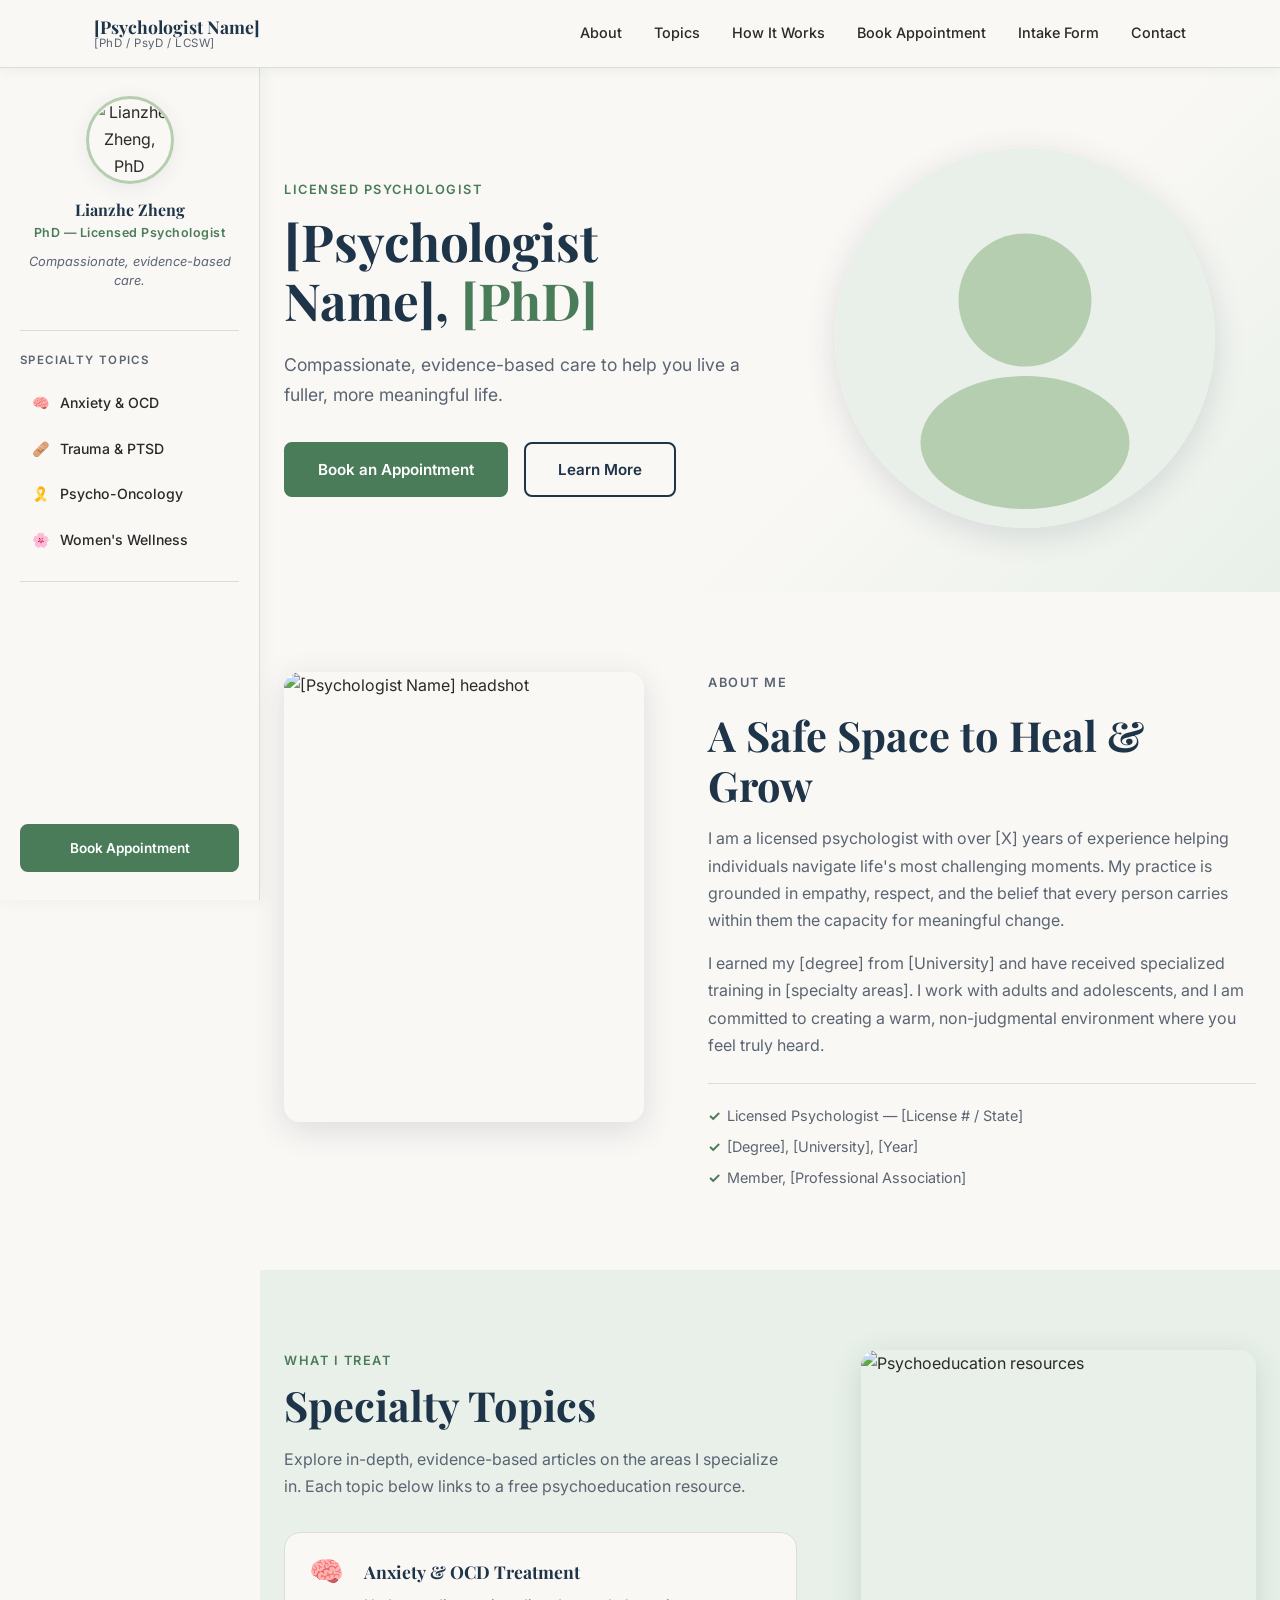
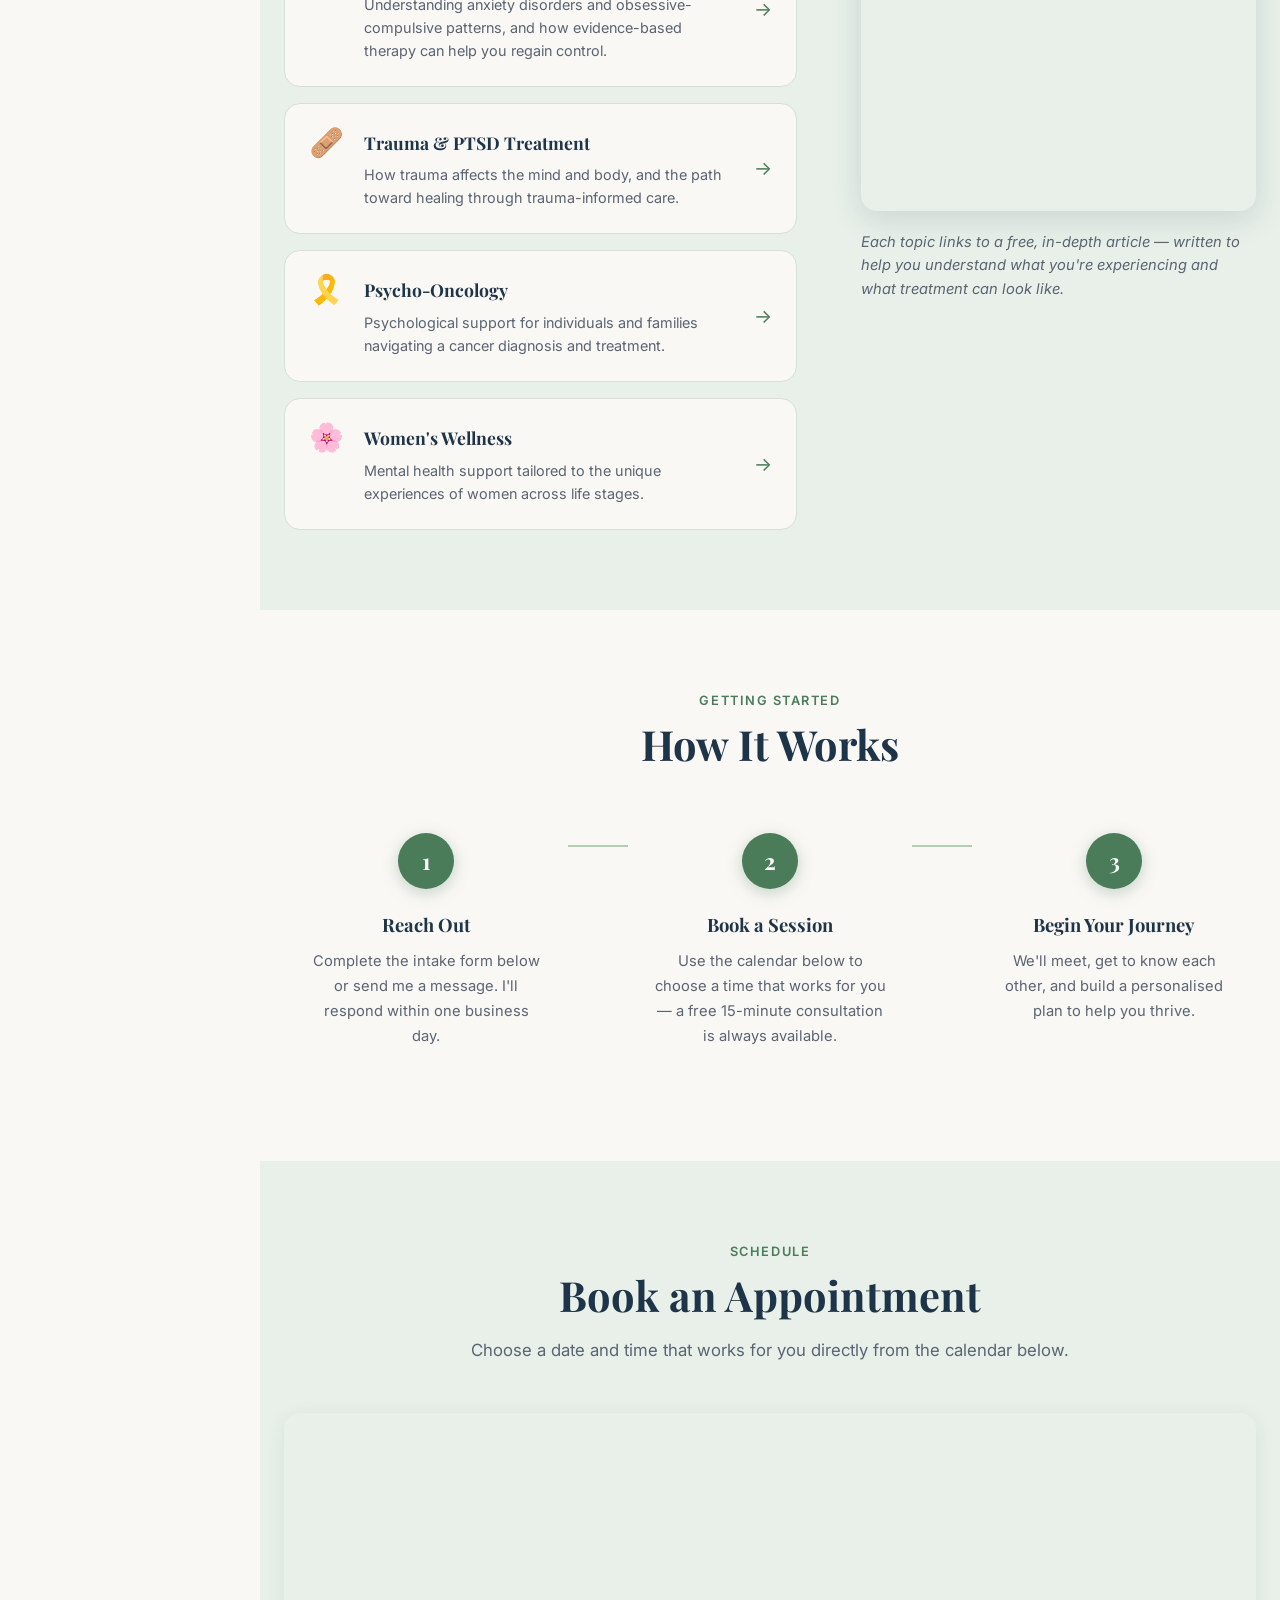
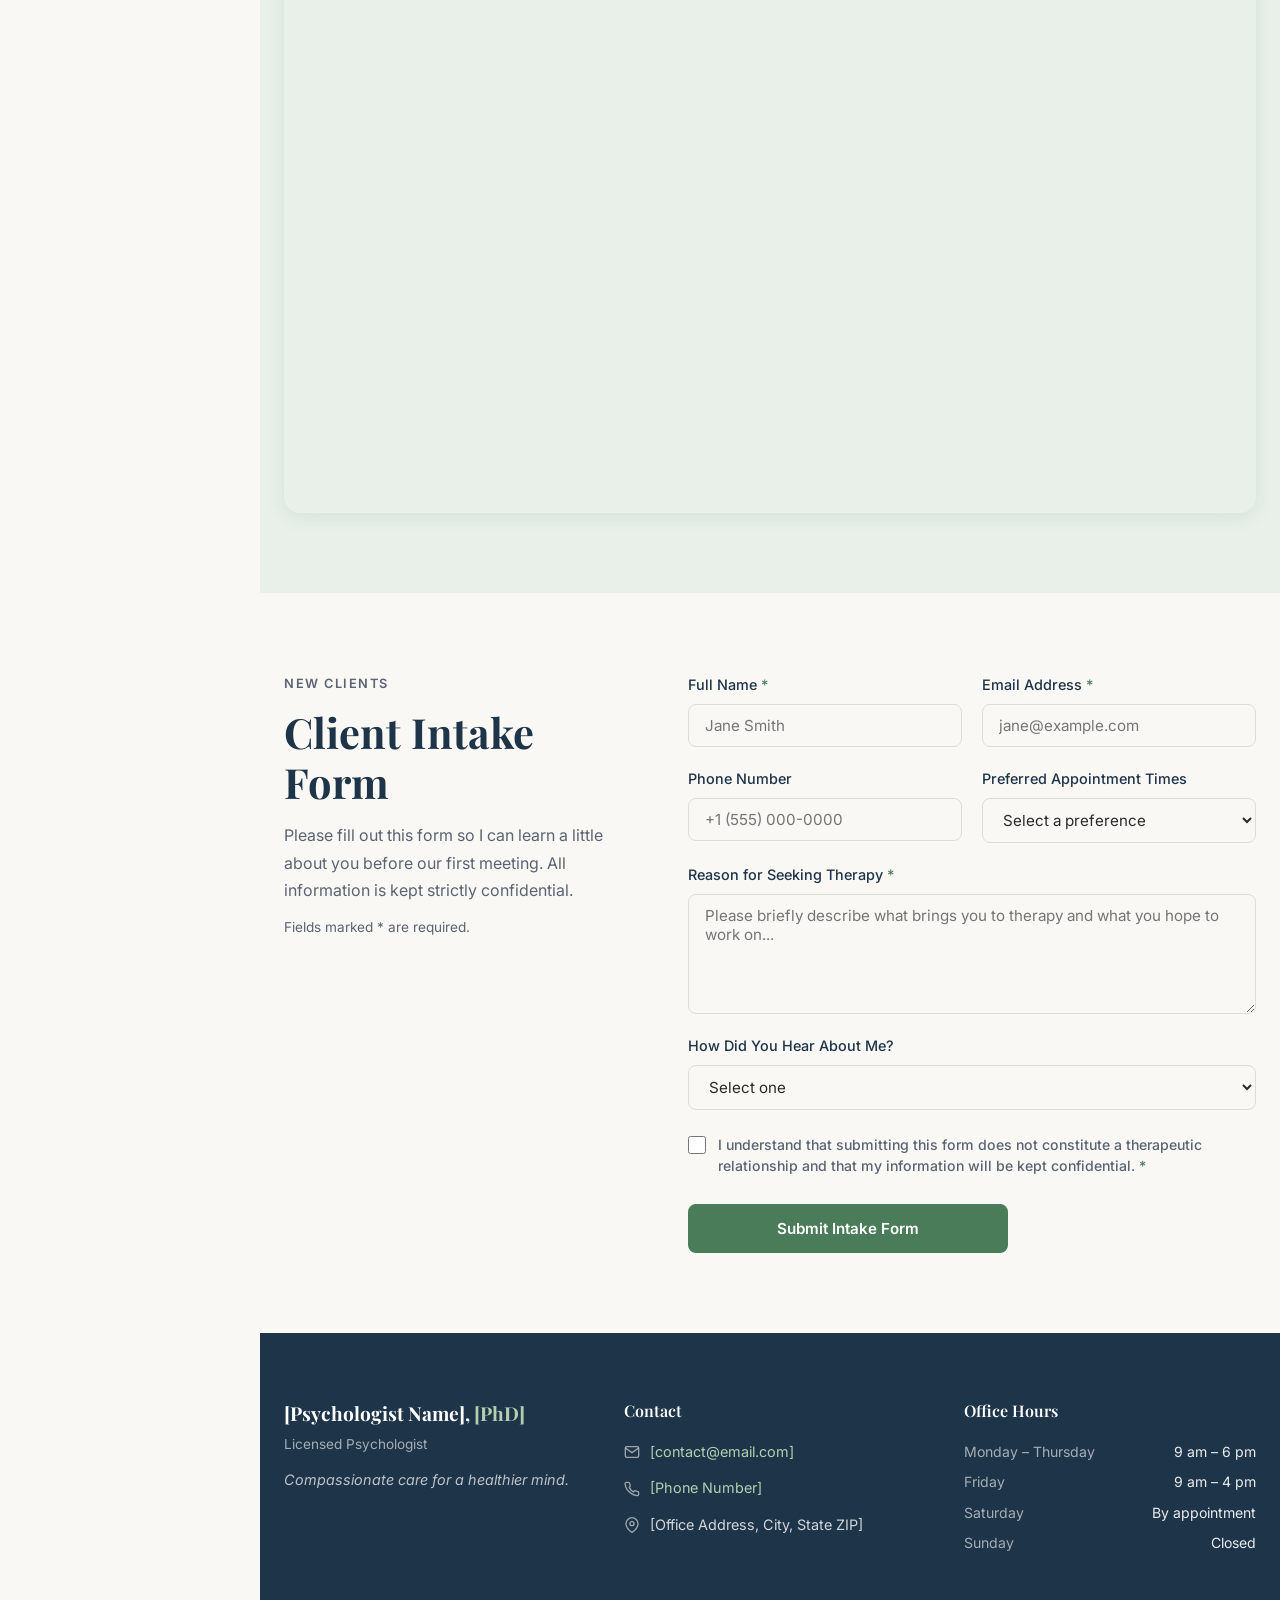
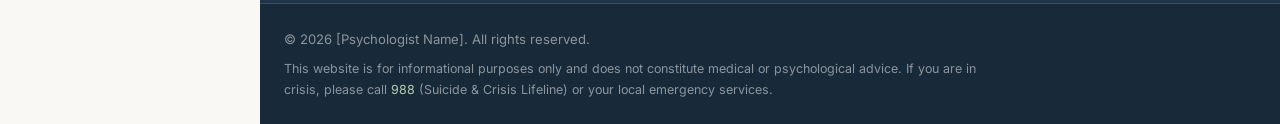
==== commit a12a1bd1: "add side bar" ====
--- a/index.html
+++ b/index.html
@@ -37,6 +37,67 @@
       </button>
     </div>
   </header>
+
+  <!-- ============================================================
+       SIDEBAR — fixed left panel (desktop only)
+  ============================================================ -->
+  <aside class="sidebar" id="sidebar" aria-label="Site sidebar">
+
+    <div class="sidebar__profile">
+      <div class="sidebar__avatar-wrap">
+        <!-- REPLACE: src with real headshot path -->
+        <img
+          src="https://placehold.co/120x120/e8f0e9/4a7c59?text=LZ"
+          alt="Lianzhe Zheng, PhD"
+          class="sidebar__avatar"
+          width="120"
+          height="120"
+        />
+      </div>
+      <p class="sidebar__name">Lianzhe Zheng</p>
+      <p class="sidebar__credentials">PhD &mdash; Licensed Psychologist</p>
+      <p class="sidebar__tagline">Compassionate, evidence-based care.</p>
+    </div>
+
+    <hr class="sidebar__divider" />
+
+    <nav class="sidebar__topics" aria-label="Specialty topics">
+      <p class="sidebar__section-label">Specialty Topics</p>
+      <ul>
+        <li>
+          <a class="sidebar__link" href="articles/anxiety-ocd.html">
+            <span aria-hidden="true">🧠</span>
+            <span>Anxiety &amp; OCD</span>
+          </a>
+        </li>
+        <li>
+          <a class="sidebar__link" href="articles/trauma-ptsd.html">
+            <span aria-hidden="true">🩹</span>
+            <span>Trauma &amp; PTSD</span>
+          </a>
+        </li>
+        <li>
+          <a class="sidebar__link" href="articles/psycho-oncology.html">
+            <span aria-hidden="true">🎗️</span>
+            <span>Psycho-Oncology</span>
+          </a>
+        </li>
+        <li>
+          <a class="sidebar__link" href="articles/womens-wellness.html">
+            <span aria-hidden="true">🌸</span>
+            <span>Women's Wellness</span>
+          </a>
+        </li>
+      </ul>
+    </nav>
+
+    <hr class="sidebar__divider" />
+
+    <a href="#book" class="btn btn--primary sidebar__cta">Book Appointment</a>
+
+  </aside>
+
+  <main class="page-main">
 
   <!-- ============================================================
        HERO
@@ -400,6 +461,8 @@
     </div>
   </footer>
 
+  </main>
+
   <script src="js/main.js"></script>
 </body>
 </html>
--- a/css/style.css
+++ b/css/style.css
@@ -33,6 +33,10 @@
   --shadow:       0 4px 20px rgba(30, 52, 72, 0.08);
   --shadow-hover: 0 8px 32px rgba(30, 52, 72, 0.14);
   --transition:   0.25s ease;
+
+  /* Sidebar */
+  --navbar-h:     70px;
+  --sidebar-w:    260px;
 }
 
 /* ============================================================
@@ -240,6 +244,128 @@
 }
 
 /* ============================================================
+   SIDEBAR — fixed left panel
+============================================================ */
+.sidebar {
+  position: fixed;
+  top: var(--navbar-h);
+  left: 0;
+  width: var(--sidebar-w);
+  height: calc(100vh - var(--navbar-h));
+  overflow-y: auto;
+  background: var(--color-white);
+  border-right: 1px solid var(--color-border);
+  box-shadow: 2px 0 16px rgba(30, 52, 72, 0.06);
+  padding: 1.75rem 1.25rem;
+  display: flex;
+  flex-direction: column;
+  z-index: 90;
+}
+
+.sidebar__profile {
+  text-align: center;
+  padding-bottom: 1.25rem;
+}
+
+.sidebar__avatar-wrap {
+  width: 88px;
+  height: 88px;
+  border-radius: 50%;
+  overflow: hidden;
+  margin: 0 auto 1rem;
+  border: 3px solid var(--color-green-light);
+  box-shadow: var(--shadow);
+}
+
+.sidebar__avatar {
+  width: 100%;
+  height: 100%;
+  object-fit: cover;
+}
+
+.sidebar__name {
+  font-family: var(--font-heading);
+  font-size: 1rem;
+  font-weight: 700;
+  color: var(--color-navy);
+  line-height: 1.2;
+  margin-bottom: 0.2rem;
+}
+
+.sidebar__credentials {
+  font-size: 0.78rem;
+  color: var(--color-green);
+  font-weight: 600;
+  letter-spacing: 0.04em;
+  margin-bottom: 0.5rem;
+}
+
+.sidebar__tagline {
+  font-size: 0.8rem;
+  color: var(--color-text-muted);
+  font-style: italic;
+  line-height: 1.5;
+}
+
+.sidebar__divider {
+  border: none;
+  border-top: 1px solid var(--color-border);
+  margin-block: 1.25rem;
+}
+
+.sidebar__section-label {
+  font-family: var(--font-body);
+  font-size: 0.72rem;
+  font-weight: 600;
+  letter-spacing: 0.12em;
+  text-transform: uppercase;
+  color: var(--color-text-muted);
+  margin-bottom: 0.75rem;
+}
+
+.sidebar__topics ul {
+  display: flex;
+  flex-direction: column;
+  gap: 0.25rem;
+}
+
+.sidebar__link {
+  display: flex;
+  align-items: center;
+  gap: 0.65rem;
+  padding: 0.55rem 0.75rem;
+  border-radius: var(--radius);
+  font-size: 0.88rem;
+  font-weight: 500;
+  color: var(--color-text);
+  transition: background var(--transition), color var(--transition);
+}
+
+.sidebar__link:hover {
+  background: var(--color-green-pale);
+  color: var(--color-green-dark);
+}
+
+.sidebar__link.is-active {
+  background: var(--color-green-pale);
+  color: var(--color-green);
+  font-weight: 600;
+}
+
+.sidebar__cta {
+  margin-top: auto;
+  width: 100%;
+  text-align: center;
+  font-size: 0.85rem;
+  padding: 0.65rem 1rem;
+}
+
+/* Main content offset */
+.page-main {
+  margin-left: var(--sidebar-w);
+}
+
+/* ============================================================
    HERO
 ============================================================ */
 .hero {
@@ -419,7 +545,7 @@
 
 .topics__aside {
   position: sticky;
-  top: 100px;
+  top: calc(var(--navbar-h) + 1.5rem);
 }
 
 .topics__aside-image {
@@ -787,6 +913,10 @@
    RESPONSIVE — TABLET (≤900px)
 ============================================================ */
 @media (max-width: 900px) {
+  /* Sidebar */
+  .sidebar    { display: none; }
+  .page-main  { margin-left: 0; }
+
   /* Navbar */
   .navbar__links {
     display: none;
